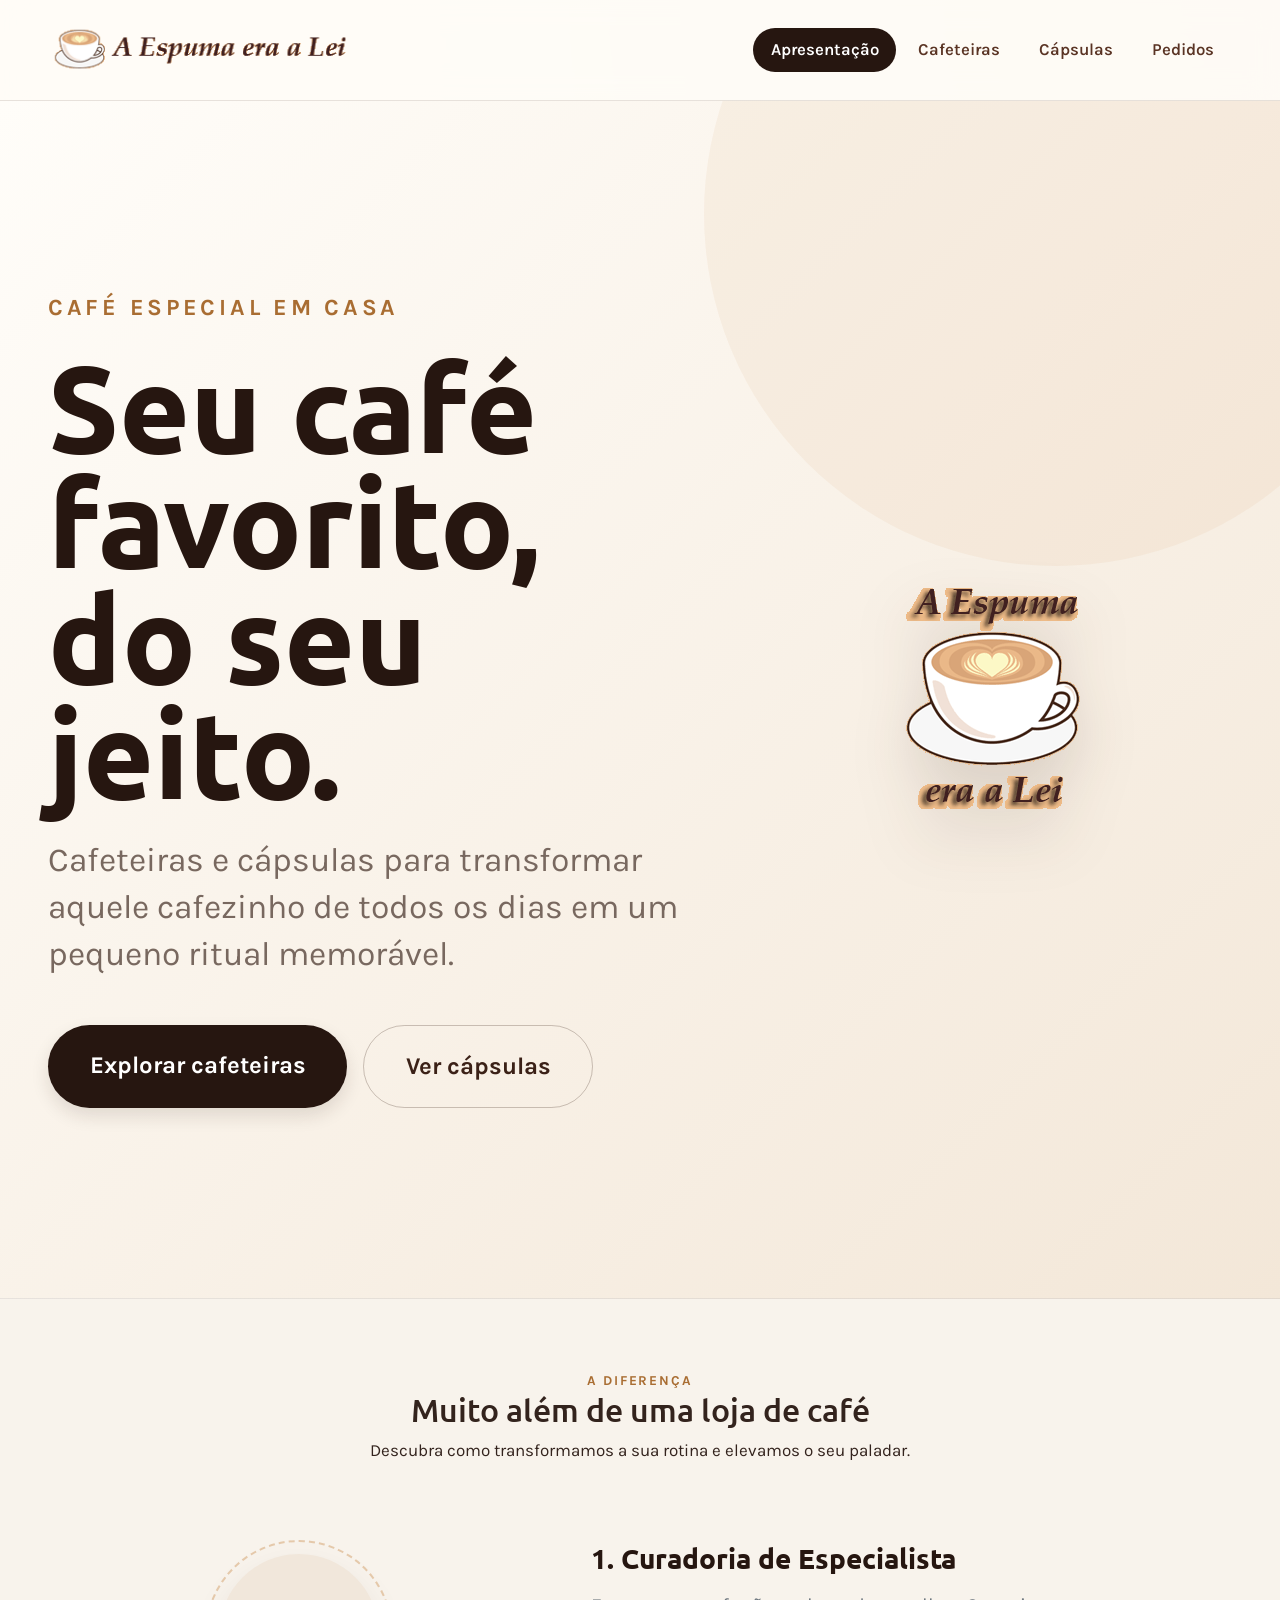
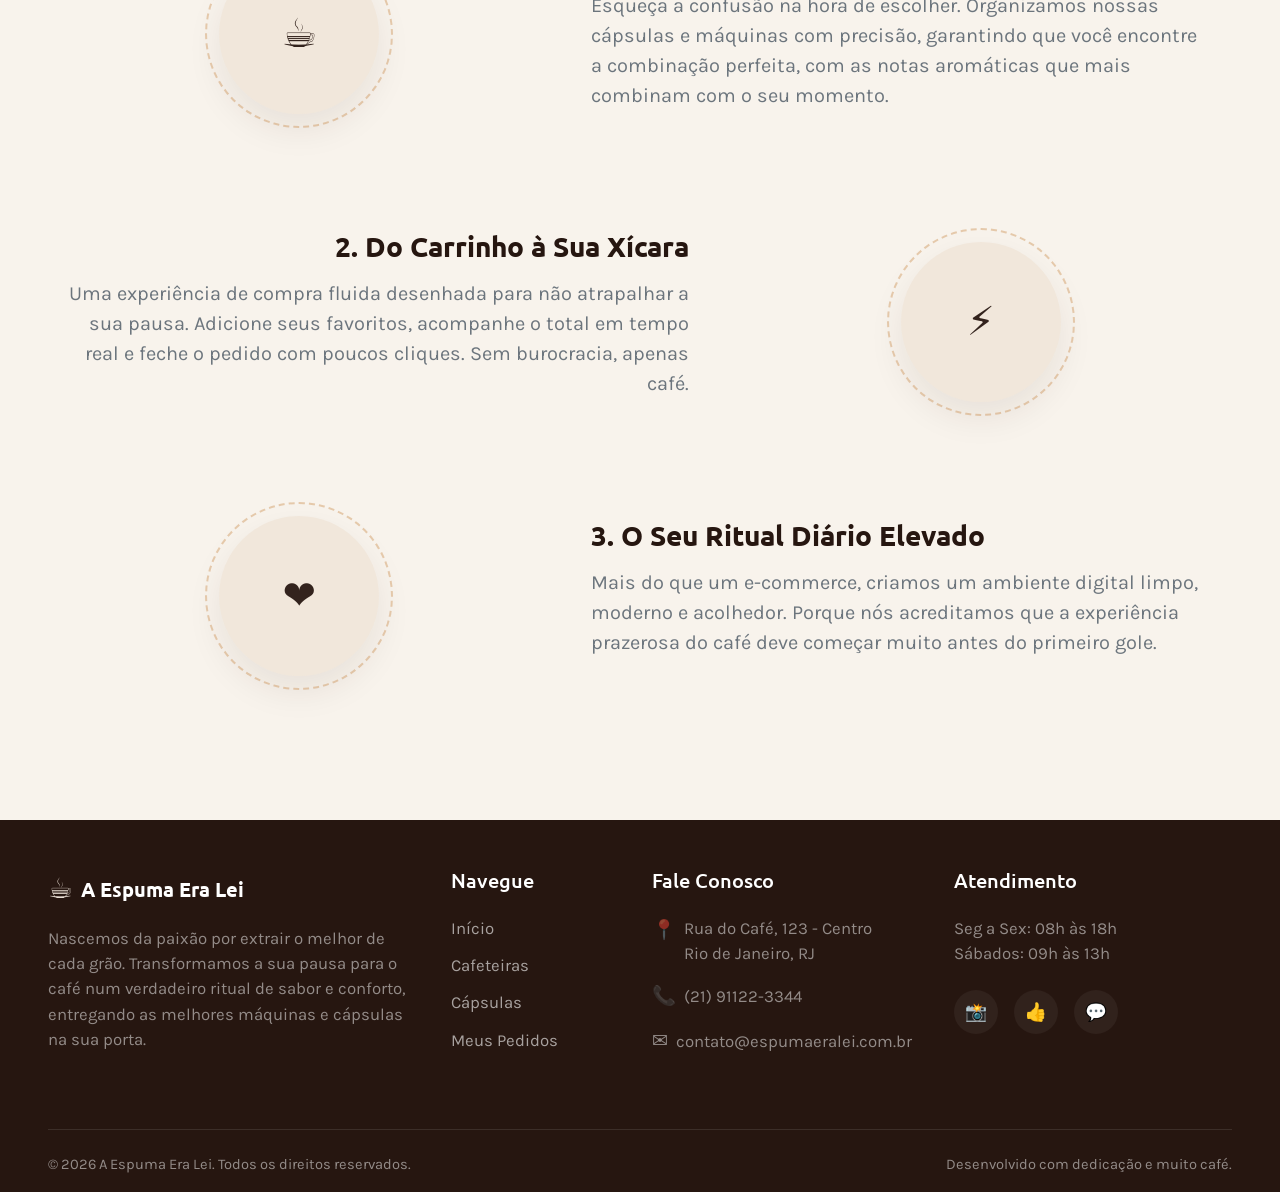
==== index.html @ 437ec261 "Primeiro commit" ====
<!DOCTYPE html>
<html lang="pt-BR">

<head>
  <meta charset="UTF-8">
  <meta name="viewport" content="width=device-width, initial-scale=1">
  <title>A Espuma Era Lei | Café em casa</title>
  <link href="https://cdn.jsdelivr.net/npm/bootstrap@5.3.3/dist/css/bootstrap.min.css" rel="stylesheet">
  <link href="css/style.css" rel="stylesheet">
</head>

<body>
  <div class="site-shell">

    <div class="topbar">
      <!-- Mudança para container-fluid -->
      <nav class="navbar navbar-expand-lg">
        <div class="container-fluid px-4 px-xl-5">
          <a class="navbar-brand d-flex align-items-center gap-2" href="index.html">
            <img src="Imagens/EspumaEraLeiTopo.png" alt="A Espuma Era Lei">
          </a>
          <button class="navbar-toggler" type="button" data-bs-toggle="collapse" data-bs-target="#menuPrincipal"
            aria-label="Abrir menu">
            <span class="navbar-toggler-icon"></span>
          </button>
          <div class="collapse navbar-collapse" id="menuPrincipal">
            <ul class="navbar-nav ms-auto align-items-lg-center gap-lg-1">
              <li class="nav-item"><a class="nav-link active" href="index.html">Apresentação</a></li>
              <li class="nav-item"><a class="nav-link" href="html/Cafeteiras.html">Cafeteiras</a></li>
              <li class="nav-item"><a class="nav-link" href="html/Capsulas.html">Cápsulas</a></li>
              <li class="nav-item"><a class="nav-link" href="html/Pedidos.html">Pedidos</a></li>
            </ul>
          </div>
        </div>
      </nav>
    </div>

    <main class="flex-grow-1">

      <!-- Hero Section (Zoom 170% e 100% de largura) -->
      <section class="hero">
        <div class="container-fluid px-4 px-xl-5">
          <div class="row align-items-center">
            <div class="col-lg-7">
              <div class="hero-content fade-in-scroll">
                <div class="hero-kicker mb-4">Café especial em casa</div>
                <h1>Seu café favorito,<br>do seu jeito.</h1>
                <p class="my-4">Cafeteiras e cápsulas para transformar aquele cafezinho de todos os dias em um pequeno
                  ritual memorável.</p>
                <div class="d-flex flex-wrap gap-3 mt-5">
                  <a href="html/Cafeteiras.html" class="btn btn-coffee">Explorar cafeteiras</a>
                  <a href="html/Capsulas.html" class="btn btn-outline-coffee">Ver cápsulas</a>
                </div>
              </div>
            </div>
            <div class="col-lg-5 hero-media text-center fade-in-scroll">
              <img src="/Imagens/EspumaEraLei.png" alt="A Espuma Era Lei" class="img-fluid floating-img">
            </div>
          </div>
        </div>
      </section>

      <!-- Seções Informativas 100% largura -->
      <section class="py-5 overflow-hidden">
        <div class="container-fluid px-4 px-xl-5 py-4">

          <div class="section-heading text-center mb-5 fade-in-scroll">
            <div class="eyebrow">A Diferença</div>
            <h2>Muito além de uma loja de café</h2>
            <p>Descubra como transformamos a sua rotina e elevamos o seu paladar.</p>
          </div>

          <div>
            <!-- Bloco 1 -->
            <div class="row align-items-center mb-5 pb-4 fade-in-scroll feature-block">
              <div class="col-md-5 text-center mb-4 mb-md-0 position-relative z-1">
                <div class="feature-icon-wrapper mx-auto">
                  <span class="fs-1">☕</span>
                </div>
              </div>
              <div class="col-md-7 ps-md-5">
                <h3 class="h3 fw-bold text-coffee-950 mb-3">1. Curadoria de Especialista</h3>
                <p class="text-secondary fs-5">Esqueça a confusão na hora de escolher. Organizamos nossas cápsulas e
                  máquinas com precisão, garantindo que você encontre a combinação perfeita, com as notas aromáticas que
                  mais combinam com o seu momento.</p>
              </div>
            </div>

            <!-- Bloco 2 (Invertido) -->
            <div class="row align-items-center mb-5 pb-4 flex-md-row-reverse fade-in-scroll feature-block">
              <div class="col-md-5 text-center mb-4 mb-md-0 position-relative z-1">
                <div class="feature-icon-wrapper mx-auto">
                  <span class="fs-1">⚡</span>
                </div>
              </div>
              <div class="col-md-7 pe-md-5 text-md-end">
                <h3 class="h3 fw-bold text-coffee-950 mb-3">2. Do Carrinho à Sua Xícara</h3>
                <p class="text-secondary fs-5">Uma experiência de compra fluida desenhada para não atrapalhar a sua
                  pausa. Adicione seus favoritos, acompanhe o total em tempo real e feche o pedido com poucos cliques.
                  Sem burocracia, apenas café.</p>
              </div>
            </div>

            <!-- Bloco 3 -->
            <div class="row align-items-center mb-5 pb-4 fade-in-scroll feature-block">
              <div class="col-md-5 text-center mb-4 mb-md-0 position-relative z-1">
                <div class="feature-icon-wrapper mx-auto">
                  <span class="fs-1">❤️</span>
                </div>
              </div>
              <div class="col-md-7 ps-md-5">
                <h3 class="h3 fw-bold text-coffee-950 mb-3">3. O Seu Ritual Diário Elevado</h3>
                <p class="text-secondary fs-5">Mais do que um e-commerce, criamos um ambiente digital limpo, moderno e
                  acolhedor. Porque nós acreditamos que a experiência prazerosa do café deve começar muito antes do
                  primeiro gole.</p>
              </div>
            </div>
          </div>

        </div>
      </section>

    </main>

    <!-- Rodapé Completo com Animação -->
    <footer class="site-footer mt-auto pt-5 pb-3 fade-in-scroll">
      <div class="container-fluid px-4 px-xl-5">
        <div class="row gy-4 mb-5">
          <div class="col-lg-4 col-md-6 pe-lg-4">
            <div class="d-flex align-items-center gap-2 mb-3">
              <span class="fs-3">☕</span>
              <h5 class="text-white mb-0 fw-bold font-ubuntu">A Espuma Era Lei</h5>
            </div>
            <p class="text-white-50">Nascemos da paixão por extrair o melhor de cada grão. Transformamos a sua pausa
              para o café num verdadeiro ritual de sabor e conforto, entregando as melhores máquinas e cápsulas na sua
              porta.</p>
          </div>

          <div class="col-lg-2 col-md-6">
            <h5 class="text-white mb-4 font-ubuntu">Navegue</h5>
            <ul class="list-unstyled footer-links">
              <li><a href="index.html">Início</a></li>
              <li><a href="html/Cafeteiras.html">Cafeteiras</a></li>
              <li><a href="html/Capsulas.html">Cápsulas</a></li>
              <li><a href="html/Pedidos.html">Meus Pedidos</a></li>
            </ul>
          </div>

          <div class="col-lg-3 col-md-6">
            <h5 class="text-white mb-4 font-ubuntu">Fale Conosco</h5>
            <ul class="list-unstyled text-white-50 contact-list">
              <li class="mb-3 d-flex align-items-start gap-2">
                <span>📍</span> <span>Rua do Café, 123 - Centro<br>Rio de Janeiro, RJ</span>
              </li>
              <li class="mb-3 d-flex align-items-center gap-2">
                <span>📞</span> <span>(21) 91122-3344</span>
              </li>
              <li class="d-flex align-items-center gap-2">
                <span>✉️</span> <span>contato@espumaeralei.com.br</span>
              </li>
            </ul>
          </div>

          <div class="col-lg-3 col-md-6">
            <h5 class="text-white mb-4 font-ubuntu">Atendimento</h5>
            <p class="text-white-50 mb-4">Seg a Sex: 08h às 18h<br>Sábados: 09h às 13h</p>
            <div class="d-flex gap-3 social-badges">
              <a href="#" title="Instagram">📸</a>
              <a href="#" title="Facebook">👍</a>
              <a href="#" title="WhatsApp">💬</a>
            </div>
          </div>
        </div>

        <div
          class="border-top border-secondary pt-4 text-center d-flex flex-column flex-md-row justify-content-between align-items-center">
          <small class="text-white-50 mb-2 mb-md-0">&copy; 2026 A Espuma Era Lei. Todos os direitos reservados.</small>
          <small class="text-white-50">Desenvolvido com dedicação e muito café.</small>
        </div>
      </div>
    </footer>

  </div>

  <script src="https://cdn.jsdelivr.net/npm/bootstrap@5.3.3/dist/js/bootstrap.bundle.min.js"></script>

  <!-- Script Refinado para não falhar na animação -->
  <script>
    document.addEventListener("DOMContentLoaded", function () {
      // Configuramos para disparar quando apenas 5% (0.05) do elemento aparecer na tela
      const observer = new IntersectionObserver((entries, observer) => {
        entries.forEach(entry => {
          if (entry.isIntersecting) {
            entry.target.classList.add('is-visible');
            observer.unobserve(entry.target); // Para de observar após aparecer a primeira vez
          }
        });
      }, {
        threshold: 0.05,
        rootMargin: "0px 0px -50px 0px"
      });

      document.querySelectorAll('.fade-in-scroll').forEach((el) => {
        observer.observe(el);
      });
    });
  </script>
</body>

</html>
---- css/style.css ----
@import url('https://fonts.googleapis.com/css2?family=Karla:wght@400;500;600;700&family=Ubuntu:wght@400;500;600;700&display=swap');

:root {
  --coffee-950: #261610;
  --coffee-900: #3b2117;
  --coffee-800: #5a3424;
  --coffee-700: #74452f;
  --coffee-600: #956344;
  --cream-50: #fffdf9;
  --cream-100: #f8f3ec;
  --cream-200: #eee5d8;
  --accent: #c9894a;
  --accent-dark: #a96d32;
  --wine: #9a3f3f;
  --text: #33231d;
  --muted: #78685f;
  --border: rgba(59, 33, 23, .12);
  --shadow: 0 18px 45px rgba(49, 28, 18, .09);
  --radius: 22px;
}

html {
  scroll-behavior: smooth;
  overflow-x: hidden;
}

body {
  margin: 0;
  min-height: 100vh;
  background: radial-gradient(circle at top right, rgba(201, 137, 74, .12), transparent 30%), var(--cream-100);
  color: var(--text);
  font-family: Karla, system-ui, sans-serif;
  font-size: 17px; /* Aumentado ligeiramente para acompanhar o zoom geral */
  overflow-x: hidden;
}

h1, h2, h3, h4, .font-ubuntu, .navbar-brand {
  font-family: Ubuntu, system-ui, sans-serif;
}

a { color: inherit; }
a:hover { color: var(--accent-dark); }

.site-shell { min-height: 100vh; display: flex; flex-direction: column; }

/* =========================================
   TOPO / NAVEGAÇÃO
========================================= */
.topbar {
  background: rgba(255, 253, 249, .88);
  backdrop-filter: blur(14px);
  border-bottom: 1px solid var(--border);
  position: sticky;
  top: 0;
  z-index: 1030;
}

.navbar { padding: 1rem 0; }
.navbar-brand { font-weight: 700; letter-spacing: -.03em; color: var(--coffee-950); }
.navbar-brand img { height: 58px; width: auto; object-fit: contain; } /* Logo ligeiramente maior (+20%) */

.nav-link {
  color: var(--coffee-800) !important;
  font-weight: 600;
  font-size: 1.05rem;
  border-radius: 999px;
  padding: .6rem 1.1rem !important;
  transition: all 0.2s;
}

.nav-link:hover, .nav-link.active {
  background: var(--coffee-950);
  color: #fff !important;
}

.contact-mini { color: var(--muted); font-size: .95rem; line-height: 1.35; text-align: right; }


/* =========================================
   HERO COM AUMENTO DE +20% (Escala Ampliada)
========================================= */
.hero {
  background: linear-gradient(135deg, #fffdf9 0%, #f3e7d8 100%);
  position: relative;
  overflow: hidden;
  padding: 190px 0; /* Espaçamento vertical ampliado */
  border-bottom: 1px solid var(--border);
}

.hero::after {
  content: ''; position: absolute; width: 55vw; height: 55vw;
  max-width: 950px; max-height: 950px; border-radius: 50%;
  background: rgba(201, 137, 74, .08); right: -10%; top: -20%; z-index: 0;
}

.hero-content { position: relative; z-index: 1; }
.hero-kicker { text-transform: uppercase; letter-spacing: .16em; font-size: clamp(1rem, 2.2vw, 1.45rem); font-weight: 700; color: var(--accent-dark); }
.hero h1 { font-size: clamp(4rem, 9.5vw, 7.8rem); line-height: 0.95; font-weight: 700; color: var(--coffee-950); } /* +20% no título principal */
.hero p { color: var(--muted); font-size: clamp(1.35rem, 3.5vw, 2.1rem); max-width: 920px; line-height: 1.4; } /* +20% no parágrafo */
.hero .btn-coffee, .hero .btn-outline-coffee { padding: 1.4rem 2.6rem; font-size: 1.5rem; } /* Botões maiores (+20%) */
.hero-media { position: relative; z-index: 1; }
.floating-img { animation: float 6s ease-in-out infinite; max-width: 100%; height: auto; max-height: 480px; filter: drop-shadow(0 25px 30px rgba(49, 28, 18, .14)); }

@keyframes float {
  0% { transform: translateY(0px); }
  50% { transform: translateY(-18px); }
  100% { transform: translateY(0px); }
}

.section-heading .eyebrow { color: var(--accent-dark); font-weight: 700; text-transform: uppercase; letter-spacing: .14em; font-size: .85rem; }
.text-coffee-950 { color: var(--coffee-950) !important; }


/* =========================================
   BLOCOS INFORMATIVOS (EFEITO E HOVER)
========================================= */
.fade-in-scroll { 
  opacity: 0; 
  transform: translateY(50px); 
  transition: opacity 0.8s ease-out, transform 0.8s ease-out; 
  will-change: opacity, transform; 
}
.fade-in-scroll.is-visible { 
  opacity: 1; 
  transform: translateY(0); 
}

.feature-block { transition: transform 0.3s ease, background 0.3s ease; border-radius: 0; padding: 30px 20px; }
.feature-block:hover { transform: scale(1.02); background: rgba(255, 253, 249, 0.6); box-shadow: 0 20px 40px rgba(49, 28, 18, 0.04); }

.feature-icon-wrapper { background: #f1e7db; width: 160px; height: 160px; border-radius: 50%; display: flex; align-items: center; justify-content: center; box-shadow: 0 15px 35px rgba(49, 28, 18, 0.08); position: relative; transition: transform 0.4s ease; }
.feature-block:hover .feature-icon-wrapper { transform: translateY(-10px); }
.feature-icon-wrapper::after { content: ''; position: absolute; inset: -14px; border: 2px dashed rgba(201, 137, 74, 0.4); border-radius: 50%; animation: spin 25s linear infinite; }

@keyframes spin { 100% { transform: rotate(360deg); } }


/* =========================================
   CLASSES ESTRUTURAIS DAS PÁGINAS INTERNAS
========================================= */
.card-modern { height: 100%; background: rgba(255, 253, 249, .92); border: 1px solid var(--border); border-radius: var(--radius); box-shadow: 0 10px 30px rgba(49, 28, 18, .06); overflow: hidden; transition: transform .2s ease, box-shadow .2s ease, border-color .2s ease; }
.card-modern:hover { transform: translateY(-5px); box-shadow: 0 18px 38px rgba(49, 28, 18, .11); border-color: rgba(201, 137, 74, .35); }
.card-media { min-height: 250px; background: #f1e7db; display: flex; align-items: center; justify-content: center; padding: 22px; }
.card-media img { max-height: 230px; max-width: 90%; object-fit: contain; }
.card-body-modern { padding: 26px; }

.badge-soft { background: #f1e2d2; color: var(--coffee-800); font-weight: 700; font-size: 0.9rem; }
.price { color: var(--wine); font-size: 1.45rem; font-weight: 700; }

.detail-panel { position: sticky; top: 100px; background: #fffdf9; border: 1px solid var(--border); border-radius: var(--radius); box-shadow: var(--shadow); padding: 32px; }
.detail-panel img { display: block; margin: 0 auto; width: min(240px, 90%); height: 240px; object-fit: contain; }
.detail-empty { min-height: 240px; display: grid; place-items: center; color: var(--muted); text-align: center; background: #f4ebdf; border-radius: 18px; font-size: 1.1rem; }

.order-layout { display: grid; grid-template-columns: minmax(0, 1.15fr) minmax(300px, .85fr); gap: 28px; }
.panel { background: #fffdf9; border: 1px solid var(--border); border-radius: var(--radius); box-shadow: var(--shadow); padding: 30px; }
.panel h2 { font-size: 1.4rem; margin-bottom: 20px; }

.form-label { font-weight: 700; color: var(--coffee-800); }
.form-control, .form-select { border-radius: 14px; border: 1px solid rgba(59, 33, 23, .16); padding: .85rem 1rem; font-size: 1.05rem; }
.form-control:focus, .form-select:focus { border-color: var(--accent); box-shadow: 0 0 0 .2rem rgba(201, 137, 74, .13); }

.cart-list { display: flex; flex-direction: column; gap: 14px; min-height: 180px; }
.cart-item { display: flex; gap: 14px; align-items: center; justify-content: space-between; background: #f8f1e8; border-radius: 16px; padding: 14px 16px; }
.cart-item small { color: var(--muted); font-size: 0.9rem; }
.cart-item strong { color: var(--coffee-900); }
.cart-empty { display: grid; place-items: center; min-height: 180px; color: var(--muted); text-align: center; border: 1px dashed rgba(59, 33, 23, .18); border-radius: 16px; }

.total-box { border-top: 1px solid var(--border); margin-top: 22px; padding-top: 22px; display: flex; justify-content: space-between; align-items: center; font-size: 1.15rem; }
.total-box strong { color: var(--coffee-950); font-size: 1.55rem; }
.summary-box { background: #f8f1e8; border-radius: 18px; padding: 20px; }

.payment-grid { display: grid; grid-template-columns: minmax(0, 1fr) 380px; gap: 28px; }


/* =========================================
   BOTÕES
========================================= */
.btn-coffee { background: var(--coffee-950); color: white; border: none; border-radius: 999px; padding: .85rem 1.4rem; font-weight: 700; font-size: 1.05rem; box-shadow: 0 8px 18px rgba(38, 22, 16, .12); transition: all 0.2s; }
.btn-coffee:hover { background: #1c100c; color: #fff; transform: translateY(-2px); box-shadow: 0 12px 22px rgba(38, 22, 16, .18); }
.btn-outline-coffee { border: 1px solid rgba(59, 33, 23, .25); color: var(--coffee-900); border-radius: 999px; font-weight: 700; font-size: 1.05rem; display: inline-flex; align-items: center; justify-content: center; padding: .85rem 1.4rem; transition: all 0.2s; }
.btn-outline-coffee:hover { background: var(--coffee-900); color: #fff; border-color: var(--coffee-900); }
.btn-accent { background: var(--accent); color: #fff; border: none; border-radius: 999px; font-weight: 700; font-size: 1.05rem; padding: .85rem 1.4rem; }
.btn-accent:hover { background: var(--accent-dark); color: #fff; }


/* =========================================
   RODAPÉ
========================================= */
.site-footer { background: var(--coffee-950); color: #eadfd5; font-size: 1.05rem; }
.footer-links a { color: rgba(255, 255, 255, 0.6); text-decoration: none; transition: color 0.2s, padding-left 0.2s; display: inline-block; margin-bottom: 12px; }
.footer-links a:hover { color: var(--accent); padding-left: 6px; }
.contact-list span:first-child { font-size: 1.2rem; }
.social-badges a { display: flex; align-items: center; justify-content: center; width: 44px; height: 44px; background: rgba(255, 255, 255, 0.05); border-radius: 50%; text-decoration: none; font-size: 1.1rem; transition: background 0.2s, transform 0.2s; }
.social-badges a:hover { background: var(--accent); transform: translateY(-3px); }
.border-secondary { border-color: rgba(255, 255, 255, 0.1) !important; }


/* =========================================
   RESPONSIVIDADE
========================================= */
@media (max-width: 991.98px) {
  .contact-mini { display: none; }
  .order-layout, .payment-grid { grid-template-columns: 1fr; }
  .detail-panel { position: static; }
}

@media (max-width: 767.98px) {
  .feature-icon-wrapper { width: 130px; height: 130px; }
}

@media (max-width: 575.98px) {
  .navbar-brand img { height: 46px; }
  .hero { padding: 90px 0 50px; text-align: center; }
  .hero .d-flex { justify-content: center; }
  .floating-img { margin-top: 50px; max-height: 350px; }
  .panel, .detail-panel { padding: 20px; }
}
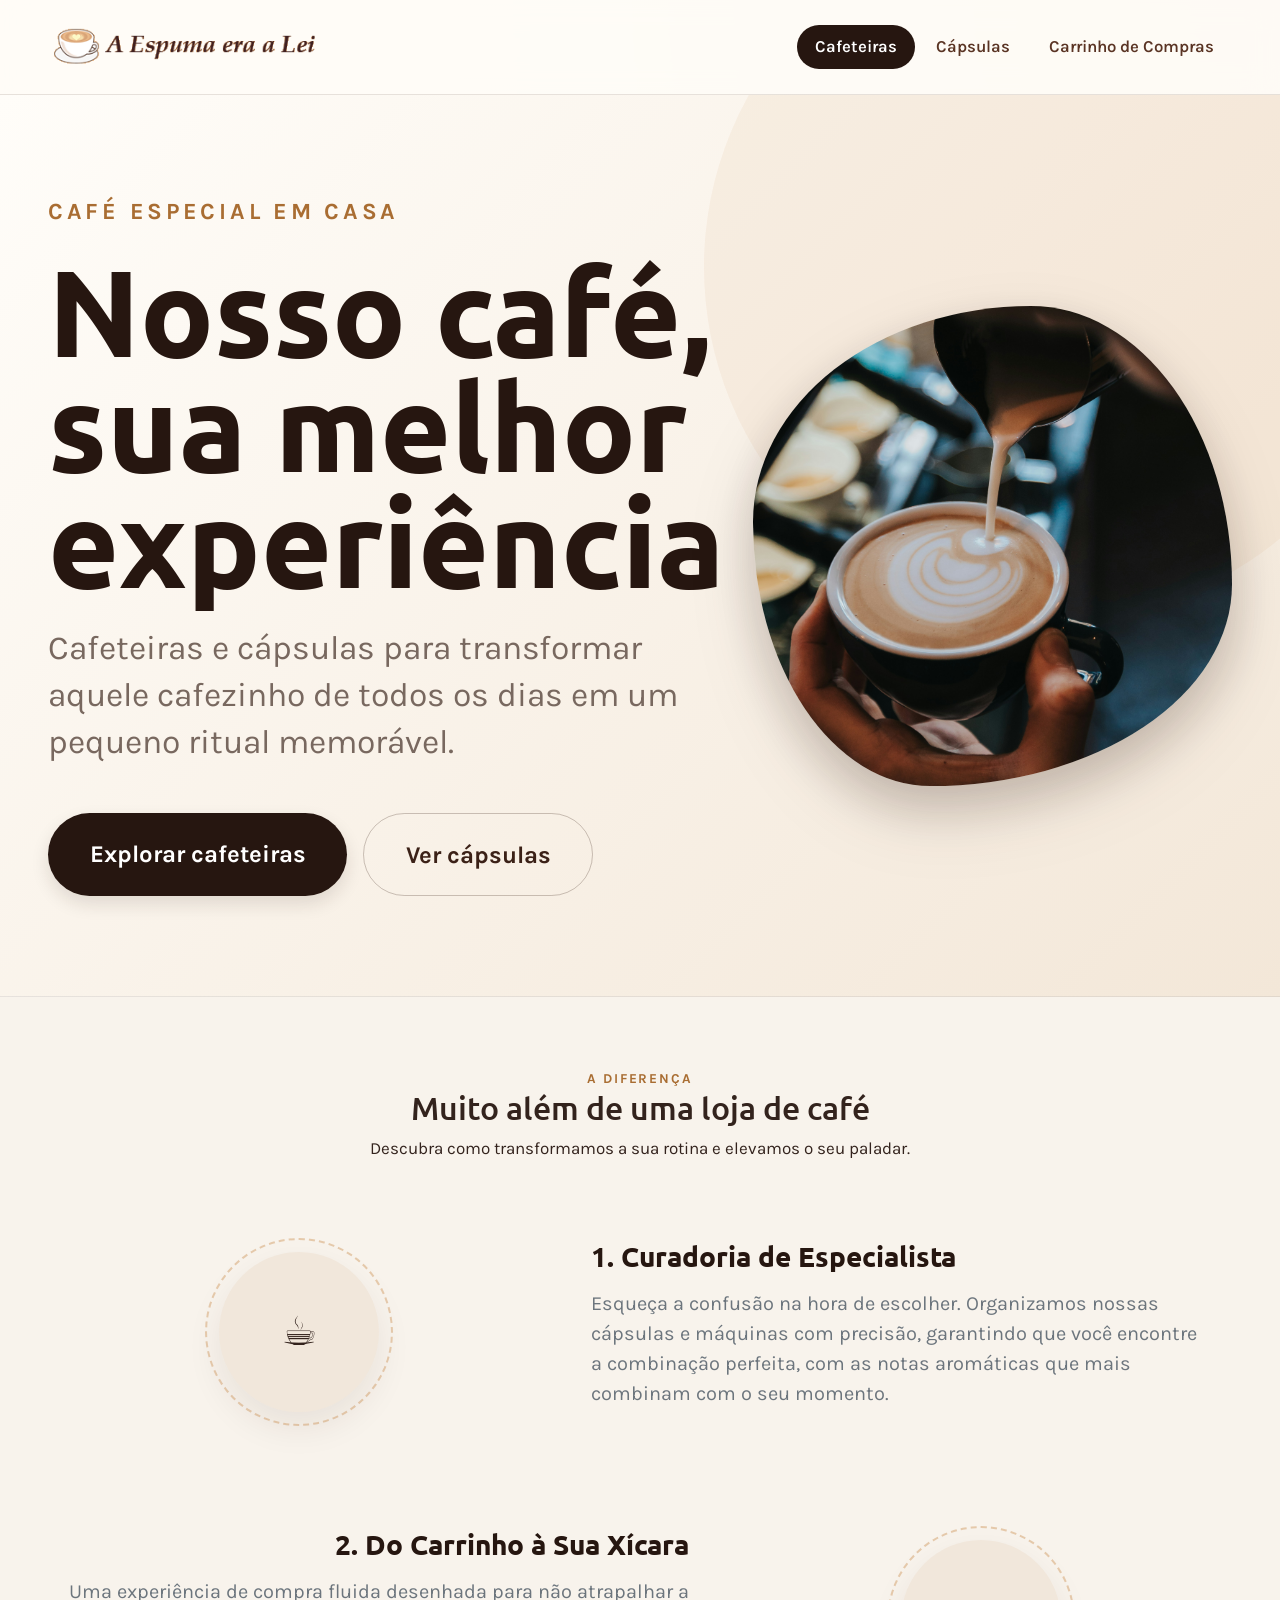
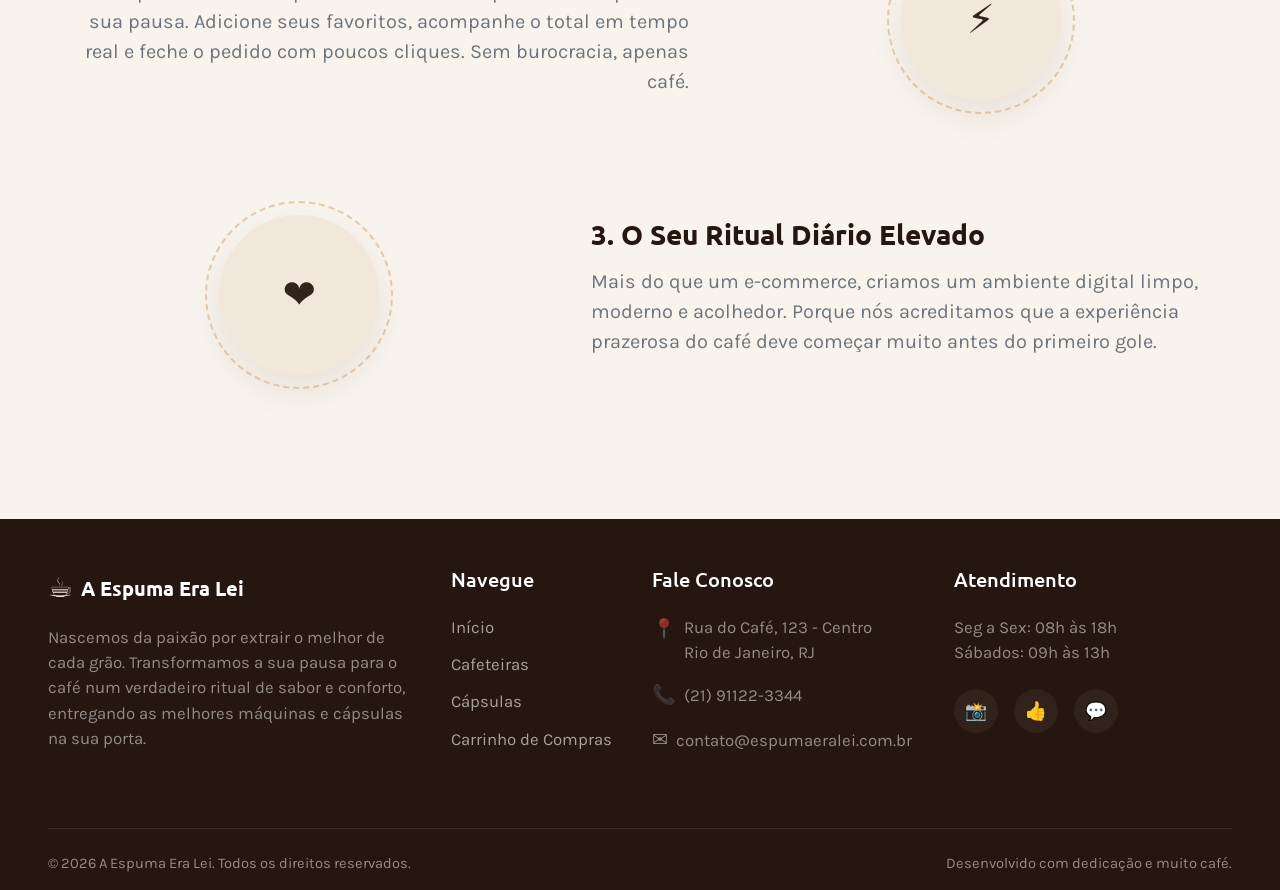
==== commit 46491b46: "Atualização da interface" ====
--- a/index.html
+++ b/index.html
@@ -16,19 +16,17 @@
       <!-- Mudança para container-fluid -->
       <nav class="navbar navbar-expand-lg">
         <div class="container-fluid px-4 px-xl-5">
-          <a class="navbar-brand d-flex align-items-center gap-2" href="index.html">
-            <img src="Imagens/EspumaEraLeiTopo.png" alt="A Espuma Era Lei">
+          <a class="navbar-brand d-flex align-items-center gap-2" href="../index.html">
+            <img src="Imagens/EspumaEraLeiTopo.png" alt="A Espuma Era Lei" style="height:52px">
           </a>
-          <button class="navbar-toggler" type="button" data-bs-toggle="collapse" data-bs-target="#menuPrincipal"
-            aria-label="Abrir menu">
+          <button class="navbar-toggler" type="button" data-bs-toggle="collapse" data-bs-target="#menuPrincipal">
             <span class="navbar-toggler-icon"></span>
           </button>
           <div class="collapse navbar-collapse" id="menuPrincipal">
             <ul class="navbar-nav ms-auto align-items-lg-center gap-lg-1">
-              <li class="nav-item"><a class="nav-link active" href="index.html">Apresentação</a></li>
-              <li class="nav-item"><a class="nav-link" href="html/Cafeteiras.html">Cafeteiras</a></li>
+              <li class="nav-item"><a class="nav-link active" href="html/Cafeteiras.html">Cafeteiras</a></li>
               <li class="nav-item"><a class="nav-link" href="html/Capsulas.html">Cápsulas</a></li>
-              <li class="nav-item"><a class="nav-link" href="html/Pedidos.html">Pedidos</a></li>
+              <li class="nav-item"><a class="nav-link" href="html/Pedidos.html">Carrinho de Compras</a></li>
             </ul>
           </div>
         </div>
@@ -44,7 +42,7 @@
             <div class="col-lg-7">
               <div class="hero-content fade-in-scroll">
                 <div class="hero-kicker mb-4">Café especial em casa</div>
-                <h1>Seu café favorito,<br>do seu jeito.</h1>
+                <h1>Nosso café,<br>sua melhor experiência</h1>
                 <p class="my-4">Cafeteiras e cápsulas para transformar aquele cafezinho de todos os dias em um pequeno
                   ritual memorável.</p>
                 <div class="d-flex flex-wrap gap-3 mt-5">
@@ -54,7 +52,7 @@
               </div>
             </div>
             <div class="col-lg-5 hero-media text-center fade-in-scroll">
-              <img src="/Imagens/EspumaEraLei.png" alt="A Espuma Era Lei" class="img-fluid floating-img">
+              <img src="Imagens/EspumaEraLei.png" alt="A Espuma Era Lei" class="img-organica img-fluid floating-img ">
             </div>
           </div>
         </div>
@@ -142,7 +140,7 @@
               <li><a href="index.html">Início</a></li>
               <li><a href="html/Cafeteiras.html">Cafeteiras</a></li>
               <li><a href="html/Capsulas.html">Cápsulas</a></li>
-              <li><a href="html/Pedidos.html">Meus Pedidos</a></li>
+              <li><a href="html/Pedidos.html">Carrinho de Compras</a></li>
             </ul>
           </div>
 
@@ -207,4 +205,4 @@
   </script>
 </body>
 
-</html>+</html>
--- a/css/style.css
+++ b/css/style.css
@@ -50,8 +50,7 @@
   background: rgba(255, 253, 249, .88);
   backdrop-filter: blur(14px);
   border-bottom: 1px solid var(--border);
-  position: sticky;
-  top: 0;
+  position: relative;
   z-index: 1030;
 }
 
@@ -80,16 +79,16 @@
    HERO COM AUMENTO DE +20% (Escala Ampliada)
 ========================================= */
 .hero {
-  background: linear-gradient(135deg, #fffdf9 0%, #f3e7d8 100%);
-  position: relative;
-  overflow: hidden;
-  padding: 190px 0; /* Espaçamento vertical ampliado */
-  border-bottom: 1px solid var(--border);
+    background: linear-gradient(135deg, #fffdf9 0%, #f3e7d8 100%);
+    position: relative;
+    overflow: hidden;
+    padding: 100px 0;
+    border-bottom: 1px solid var(--border);
 }
 
 .hero::after {
   content: ''; position: absolute; width: 55vw; height: 55vw;
-  max-width: 950px; max-height: 950px; border-radius: 50%;
+  max-width: 850px; max-height: 950px; border-radius: 50%;
   background: rgba(201, 137, 74, .08); right: -10%; top: -20%; z-index: 0;
 }
 
@@ -99,7 +98,7 @@
 .hero p { color: var(--muted); font-size: clamp(1.35rem, 3.5vw, 2.1rem); max-width: 920px; line-height: 1.4; } /* +20% no parágrafo */
 .hero .btn-coffee, .hero .btn-outline-coffee { padding: 1.4rem 2.6rem; font-size: 1.5rem; } /* Botões maiores (+20%) */
 .hero-media { position: relative; z-index: 1; }
-.floating-img { animation: float 6s ease-in-out infinite; max-width: 100%; height: auto; max-height: 480px; filter: drop-shadow(0 25px 30px rgba(49, 28, 18, .14)); }
+.floating-img {max-width: 100%; height: auto; max-height: 480px; filter: drop-shadow(0 25px 30px rgba(49, 28, 18, .14)); }
 
 @keyframes float {
   0% { transform: translateY(0px); }
@@ -214,4 +213,22 @@
   .hero .d-flex { justify-content: center; }
   .floating-img { margin-top: 50px; max-height: 350px; }
   .panel, .detail-panel { padding: 20px; }
+}
+
+.img-organica {
+    width: 900px;
+    height: 900px;
+    max-width: 100%;
+
+    /* A imagem preenche completamente a forma */
+    object-fit: cover;
+
+    /* Forma orgânica */
+    border-radius: 58% 42% 63% 37% / 45% 58% 42% 55%;
+
+    /* Corta a imagem dentro da forma */
+    overflow: hidden;
+
+    /* Sombra */
+    box-shadow: 0 20px 45px rgba(49, 28, 18, 0.15);
 }
